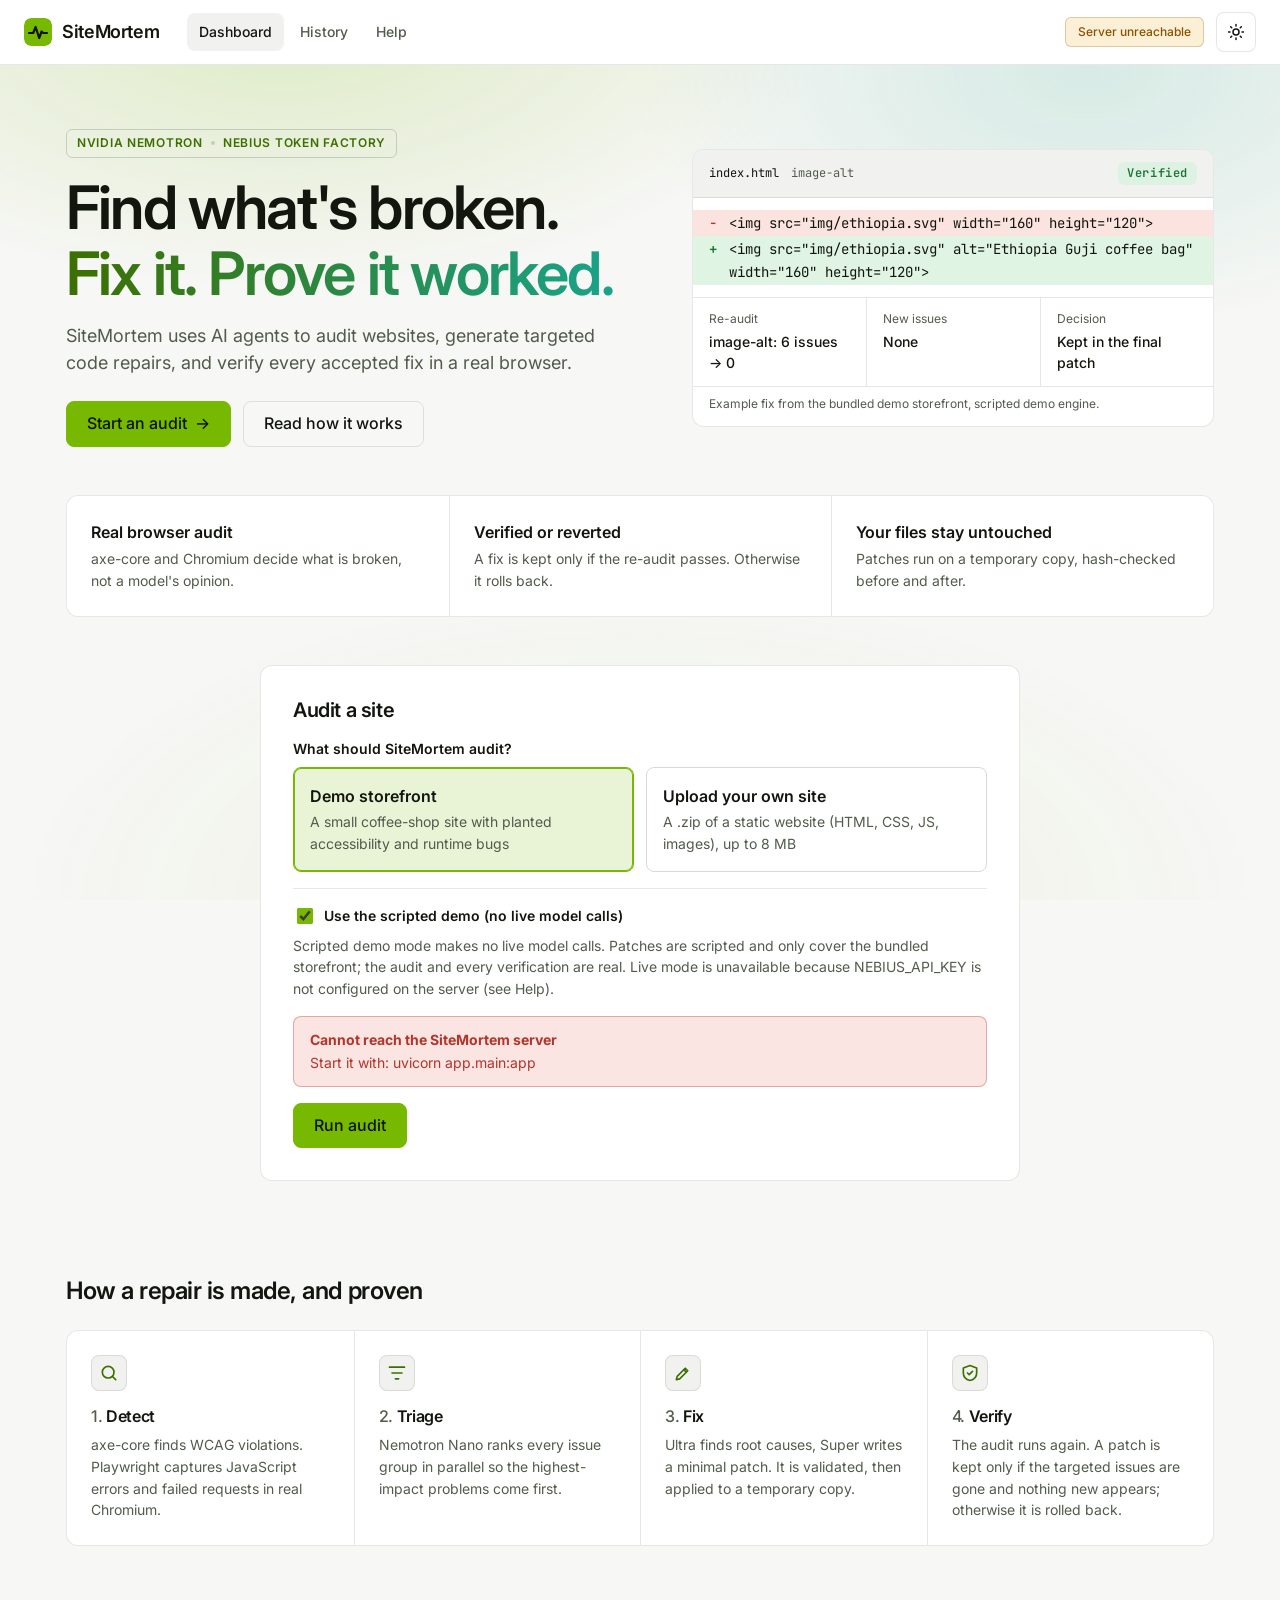
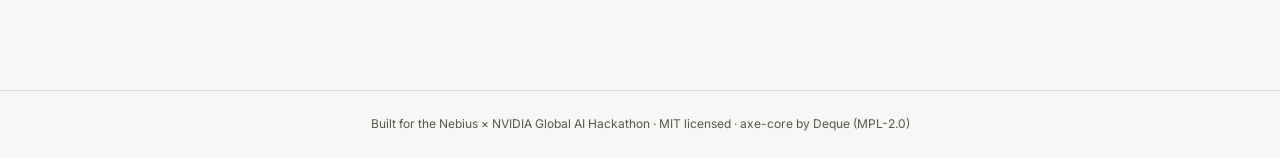
==== static/index.html @ 7828bac2 "Initial public release of SiteMortem AI agent that audits static websites for accessibility and runt" ====
<!doctype html>
<html lang="en">
<head>
  <meta charset="utf-8" />
  <meta name="viewport" content="width=device-width, initial-scale=1" />
  <title>SiteMortem · Find what's broken. Fix it. Prove it worked.</title>
  <meta name="description" content="SiteMortem uses AI agents to audit websites, generate targeted code repairs, and verify every accepted fix in a real browser. NVIDIA Nemotron on Nebius Token Factory." />
  <link rel="preconnect" href="https://fonts.googleapis.com" />
  <link href="https://fonts.googleapis.com/css2?family=Inter:wght@400;500;600;700;800&family=JetBrains+Mono:wght@400;500&display=swap" rel="stylesheet" />
  <link rel="icon" href="data:image/svg+xml,%3Csvg xmlns='http://www.w3.org/2000/svg' viewBox='0 0 28 28'%3E%3Crect width='28' height='28' rx='7' fill='%2376b900'/%3E%3Cpath d='M5 15h4.2l2.4-6 3.6 11 2.4-6.5 1.6 1.5H23' fill='none' stroke='%230d1400' stroke-width='2.2' stroke-linecap='round' stroke-linejoin='round'/%3E%3C/svg%3E" />
  <link rel="stylesheet" href="/static/styles.css?v=finish7" />
</head>
<body>
  <a class="skip" href="#main">Skip to content</a>

  <header class="nav">
    <a class="brand" href="#/" aria-label="SiteMortem home"><svg class="logo" viewBox="0 0 28 28" width="28" height="28" aria-hidden="true" focusable="false"><rect width="28" height="28" rx="7" fill="#76b900"/><path d="M5 15h4.2l2.4-6 3.6 11 2.4-6.5 1.6 1.5H23" fill="none" stroke="#0d1400" stroke-width="2.2" stroke-linecap="round" stroke-linejoin="round"/></svg><span>SiteMortem</span></a>
    <nav aria-label="Primary" class="links">
      <a href="#/" data-route="dashboard">Dashboard</a>
      <a href="#/history" data-route="history">History</a>
      <a href="#/help" data-route="help">Help</a>
    </nav>
    <div class="right">
      <span class="pill" id="modePill">Checking…</span>
      <button class="icon-btn" id="theme" type="button" aria-label="Switch to dark theme" data-tip="Switch to dark theme">
        <svg width="18" height="18" viewBox="0 0 24 24" fill="none" stroke="currentColor" stroke-width="2" stroke-linecap="round" aria-hidden="true"><circle cx="12" cy="12" r="4"/><path d="M12 2v2M12 20v2M4.9 4.9l1.4 1.4M17.7 17.7l1.4 1.4M2 12h2M20 12h2M4.9 19.1l1.4-1.4M17.7 6.3l1.4-1.4"/></svg>
      </button>
    </div>
  </header>

  <main id="main" tabindex="-1">
    <!-- ============================================================ LAUNCH -->
    <section id="view-launch" aria-labelledby="heroTitle">
      <div class="hero">
        <div class="hero-copy">
          <p class="eyebrow"><span>NVIDIA Nemotron</span><i aria-hidden="true"></i><span>Nebius Token Factory</span></p>
          <h1 id="heroTitle">Find what's broken.<br /><span class="grad">Fix it. Prove it worked.</span></h1>
          <p class="sub">SiteMortem uses AI agents to audit websites, generate targeted code repairs, and verify every accepted fix in a real browser.</p>
          <div class="hero-actions">
            <a class="btn primary big" href="#launch" id="cta">Start an audit <span aria-hidden="true">→</span></a>
            <a class="btn big ghost" href="#/help">Read how it works</a>
          </div>
        </div>
        <figure class="preview" aria-labelledby="previewCap">
          <div class="pv-bar"><span class="pv-file">index.html</span><span class="pv-rule">image-alt</span><span class="stat verified">Verified</span></div>
          <pre class="pv-diff" aria-label="Example patch"><span class="pv-l d"><b aria-hidden="true">−</b><span>&lt;img src="img/ethiopia.svg" width="160" height="120"&gt;</span></span><span class="pv-l a"><b aria-hidden="true">+</b><span>&lt;img src="img/ethiopia.svg" alt="Ethiopia Guji coffee bag" width="160" height="120"&gt;</span></span></pre>
          <dl class="pv-checks">
            <div><dt>Re-audit</dt><dd>image-alt: 6 issues → 0</dd></div>
            <div><dt>New issues</dt><dd>None</dd></div>
            <div><dt>Decision</dt><dd>Kept in the final patch</dd></div>
          </dl>
          <figcaption id="previewCap">Example fix from the bundled demo storefront, scripted demo engine.</figcaption>
        </figure>
      </div>

      <ul class="trust" aria-label="Why you can trust a SiteMortem result">
        <li><b>Real browser audit</b><span>axe-core and Chromium decide what is broken, not a model's opinion.</span></li>
        <li><b>Verified or reverted</b><span>A fix is kept only if the re-audit passes. Otherwise it rolls back.</span></li>
        <li><b>Your files stay untouched</b><span>Patches run on a temporary copy, hash-checked before and after.</span></li>
      </ul>

      <form id="form" class="card launch" aria-labelledby="launchTitle" novalidate>
        <h2 id="launchTitle" class="h3">Audit a site</h2>

        <fieldset class="seg">
          <legend>What should SiteMortem audit?</legend>
          <label class="opt on"><input type="radio" name="mode" value="demo" checked /><span class="opt-t">Demo storefront</span><small>A small coffee-shop site with planted accessibility and runtime bugs</small></label>
          <label class="opt"><input type="radio" name="mode" value="upload" /><span class="opt-t">Upload your own site</span><small>A .zip of a static website (HTML, CSS, JS, images), up to 8 MB</small></label>
        </fieldset>

        <div id="uploadBox" hidden>
          <input type="file" id="zip" accept=".zip,application/zip" class="sr-only" aria-label="Site archive (.zip)" aria-describedby="zipStatus" />
          <div class="drop" id="drop">
            <button type="button" class="btn" id="pick">Choose .zip file</button>
            <span class="fine">or drop it here</span>
          </div>
          <div class="file" id="fileRow" hidden>
            <span class="file-ic" aria-hidden="true">▤</span>
            <span class="file-meta"><b id="fileName"></b><small id="fileSize"></small></span>
            <span class="chip" id="zipChip">Ready</span>
            <button type="button" class="btn sm" id="replaceZip">Replace</button>
            <button type="button" class="btn sm ghost" id="clearZip">Clear</button>
          </div>
          <p id="zipStatus" class="fine" role="status">No file selected. <a href="/api/demo-site.zip">Download the demo site as a zip</a> to try the upload path.</p>
        </div>

        <div class="engine">
          <label class="check"><input type="checkbox" id="scripted" checked /> <span>Use the scripted demo (no live model calls)</span></label>
          <p class="fine" id="engineNote" role="status"></p>
        </div>

        <div id="launchError" class="alert" role="alert" hidden></div>

        <div class="actions">
          <button class="btn primary big" id="go" type="submit"><span class="spin" aria-hidden="true" hidden></span><span id="goText">Run audit</span></button>
          <span class="fine" id="goNote"></span>
        </div>
      </form>
      <span id="launch" class="anchor"></span>

      <section class="process" aria-labelledby="processTitle">
        <h2 id="processTitle" class="h3">How a repair is made, and proven</h2>
        <ol class="steps">
          <li class="step"><span class="ic" aria-hidden="true"><svg viewBox="0 0 24 24"><circle cx="11" cy="11" r="7"/><path d="m20 20-3.5-3.5"/></svg></span><h3>Detect</h3><p>axe-core finds WCAG violations. Playwright captures JavaScript errors and failed requests in real Chromium.</p></li>
          <li class="step"><span class="ic" aria-hidden="true"><svg viewBox="0 0 24 24"><path d="M3 5h18M6 12h12M10 19h4"/></svg></span><h3>Triage</h3><p>Nemotron Nano ranks every issue group in parallel so the highest-impact problems come first.</p></li>
          <li class="step"><span class="ic" aria-hidden="true"><svg viewBox="0 0 24 24"><path d="m14.7 6.3 3 3L8 19l-4 1 1-4Z"/><path d="m13 8 3 3"/></svg></span><h3>Fix</h3><p>Ultra finds root causes, Super writes a minimal patch. It is validated, then applied to a temporary copy.</p></li>
          <li class="step"><span class="ic" aria-hidden="true"><svg viewBox="0 0 24 24"><path d="M12 3 4 6v6c0 5 3.5 8 8 9 4.5-1 8-4 8-9V6Z"/><path d="m9 12 2 2 4-4"/></svg></span><h3>Verify</h3><p>The audit runs again. A patch is kept only if the targeted issues are gone and nothing new appears; otherwise it is rolled back.</p></li>
        </ol>
      </section>
    </section>

    <!-- ============================================================ RUN -->
    <section id="view-run" hidden aria-labelledby="runTitle">
      <div class="run-head">
        <div>
          <h1 id="runTitle" class="h2">Audit run</h1>
          <p class="fine" id="runMeta"></p>
        </div>
        <div class="run-actions">
          <span class="chip" id="runStatus">Starting</span>
          <button type="button" class="btn sm" id="stop" hidden>Stop run</button>
          <button type="button" class="btn sm primary" id="again" hidden>Start new audit</button>
        </div>
      </div>

      <div id="banner" class="alert" role="status" hidden></div>

      <section aria-labelledby="metricsTitle">
        <h2 id="metricsTitle" class="sr-only">Summary metrics</h2>
        <div class="metrics" id="metrics"></div>
        <details class="how">
          <summary>How these numbers are calculated</summary>
          <p>Each issue is one unique finding (rule + page + element, or error message) from the browser audit. Every issue is in exactly one category, so
          accessibility + JavaScript + network always equals the total. <b>Resolved</b> is the total before minus the total now, and only drops after a patch is verified by a
          re-audit. <b>Verified patches</b> and <b>rejected patches</b> count patch attempts: verified means the backend re-audit confirmed the targeted issues are gone with nothing new;
          rejected includes rolled-back attempts and attempts that never produced a usable patch.</p>
        </details>
      </section>

      <div class="run-grid">
        <aside class="side" aria-label="Run progress">
          <section class="card pad" aria-labelledby="pipeTitle"><h2 id="pipeTitle" class="sec">Repair pipeline</h2><ol id="timeline" class="timeline"></ol></section>
          <section class="card pad" aria-labelledby="actTitle">
            <h2 id="actTitle" class="sec">Agent activity</h2>
            <ul id="activity" class="activity" tabindex="0" aria-label="Activity log, newest last"></ul>
            <p class="fine" id="actEmpty">Waiting for the first event from the server…</p>
          </section>
          <section class="card pad" id="modelsBox" hidden></section>
          <section class="card pad" id="usage" hidden></section>
        </aside>

        <div class="main-col">
          <div class="tabs" role="tablist" aria-label="Results">
            <button role="tab" id="tab-issues" aria-controls="panel-issues" aria-selected="true">Issues <span class="count" id="cnt-issues">0</span></button>
            <button role="tab" id="tab-patches" aria-controls="panel-patches" aria-selected="false" tabindex="-1">Patches <span class="count" id="cnt-patches">0</span></button>
            <button role="tab" id="tab-summary" aria-controls="panel-summary" aria-selected="false" tabindex="-1">Summary</button>
          </div>

          <div role="tabpanel" id="panel-issues" aria-labelledby="tab-issues">
            <div class="toolbar">
              <div class="field"><label for="q">Search issues</label><input id="q" type="search" placeholder="Title, ID, file, message…" autocomplete="off" /></div>
              <div class="field"><label for="sort">Sort by</label>
                <select id="sort"><option value="severity">Severity</option><option value="status">Status</option><option value="file">File</option></select></div>
            </div>
            <div class="filters" role="group" aria-label="Filter issues" id="filters"></div>
            <p class="fine" id="issueCount" role="status"></p>
            <div id="issueList" class="list"></div>
            <button type="button" class="btn" id="moreIssues" hidden>Show more</button>
          </div>

          <div role="tabpanel" id="panel-patches" aria-labelledby="tab-patches" hidden>
            <div class="toolbar">
              <p class="fine grow" id="patchSummary"></p>
              <button type="button" class="btn sm" id="expandAll">Expand all</button>
              <button type="button" class="btn sm" id="collapseAll">Collapse all</button>
            </div>
            <div id="patchList" class="list"></div>
          </div>

          <div role="tabpanel" id="panel-summary" aria-labelledby="tab-summary" hidden><div id="summary"></div></div>
        </div>
      </div>
    </section>

    <!-- ============================================================ HISTORY -->
    <section id="view-history" hidden aria-labelledby="histTitle">
      <h1 id="histTitle" class="h2">Audit history</h1>
      <p class="sub left">Saved only in this browser. Nothing is sent to a server.</p>
      <div id="historyBody"></div>
    </section>

    <!-- ============================================================ HELP -->
    <section id="view-help" hidden aria-labelledby="helpTitle">
      <h1 id="helpTitle" class="h2">Help</h1>
      <div class="help">
        <section class="card pad"><h2 class="h3">Demo vs live</h2>
          <p><b>Scripted demo</b> makes no model calls. Patches are scripted and only cover the bundled storefront; the audit and every verification are real, and the UI labels it as scripted.</p>
          <p><b>Live</b> calls NVIDIA Nemotron through Nebius Token Factory. It needs <code>NEBIUS_API_KEY</code> in <code>.env</code>. Live never falls back to scripted fixes: if something is misconfigured the run stops and says why. Tavily guidance is optional and reported as skipped if not configured.</p></section>
        <section class="card pad"><h2 class="h3">Reading patch statuses</h2>
          <dl>
            <dt><span class="stat proposed">PROPOSED</span></dt><dd>A patch passed validation and was applied to a temporary copy. It has not been checked yet.</dd>
            <dt><span class="stat verifying">VERIFYING</span></dt><dd>The browser audit is re-running against the patched copy.</dd>
            <dt><span class="stat verified">VERIFIED</span></dt><dd>The re-audit confirmed the targeted issues are gone and no new issues appeared. The patch is kept.</dd>
            <dt><span class="stat rolled">ROLLED BACK</span></dt><dd>The patch applied but the re-audit failed it, so it was reverted. It is not part of the final patch.</dd>
            <dt><span class="stat rejected">REJECTED</span></dt><dd>No usable patch: the model output was invalid, matched nothing, or tried something not allowed. Nothing was applied.</dd>
          </dl></section>
        <section class="card pad"><h2 class="h3">Troubleshooting</h2>
          <ul>
            <li><b>"Live mode needs NEBIUS_API_KEY"</b>: add the key to <code>.env</code> and restart the server.</li>
            <li><b>Model not found / configuration problem</b>: run <code>python scripts/list_models.py</code> and pin the IDs in <code>.env</code>.</li>
            <li><b>Invalid ZIP</b>: use a plain .zip of static files (HTML, CSS, JS, images, fonts). Executables, scripts, symlinks and absolute paths are rejected.</li>
            <li><b>Connection lost</b>: the page resumes the run automatically from the last event it saw; if that fails, start a new audit.</li>
            <li><b>Chromium missing</b>: run <code>playwright install chromium</code>.</li>
          </ul></section>
        <section class="card pad"><h2 class="h3">Limits, stated plainly</h2>
          <ul><li>Automated testing covers only part of WCAG. A clean result is not a compliance certificate.</li>
          <li>Generated alt text, labels and colours need human review before merging.</li>
          <li>Static sites only; up to 6 linked pages; external hosts are blocked during the audit for safety.</li></ul></section>
      </div>
    </section>
  </main>

  <div id="srStatus" class="sr-only" role="status" aria-live="polite"></div>
  <footer>Built for the Nebius × NVIDIA Global AI Hackathon · MIT licensed · axe-core by Deque (MPL-2.0)</footer>
  <script type="module" src="/static/js/main.js"></script>
</body>
</html>
---- static/styles.css ----
/* ---------- design tokens ---------- */
:root {
  --sp-1: 4px; --sp-2: 8px; --sp-3: 12px; --sp-4: 16px; --sp-5: 24px; --sp-6: 32px; --sp-7: 48px;
  --fs-xs: 12px; --fs-sm: 14px; --fs-md: 16px; --fs-lg: 18px; --fs-xl: 24px;
  --r-sm: 8px; --r-md: 12px; --r-lg: 16px;
  --font: Inter, system-ui, -apple-system, "Segoe UI", sans-serif;
  --mono: "JetBrains Mono", ui-monospace, "SFMono-Regular", Consolas, monospace;

  --bg: #f4f6f2; --surface: #ffffff; --surface-2: #eef2ea; --ink: #12160f; --muted: #525b4c; --line: #d9dfd3;
  --accent: #76b900; --accent-ink: #0d1400; --accent-text: #3d6f00; --accent-soft: #e9f3d6;
  --teal: #19a38a;
  --good: #1c7535; --good-soft: #def2e3; --bad: #b3342a; --bad-soft: #fbe5e2; --warn: #885300; --warn-soft: #fbefd5;
  --info: #2250c4; --info-soft: #e3eafb; --focus: #1a56db;
  --add: #dff4e3; --del: #fbe3e0; --shadow: 0 1px 2px rgba(15, 25, 5, .05), 0 8px 24px rgba(15, 25, 5, .05);
  --glow: radial-gradient(60% 40% at 50% 0%, rgba(118, 185, 0, .16), transparent 70%);
}
:root[data-theme="dark"] {
  --bg: #0b0d0c; --surface: #141816; --surface-2: #1b201d; --ink: #eef2ea; --muted: #a4ad9e; --line: #272e29;
  --accent: #76b900; --accent-text: #8fd11f; --accent-soft: #1c2a0c; --teal: #2fc5a8;
  --good: #66cc82; --good-soft: #12301b; --bad: #f58b80; --bad-soft: #3a1b18; --warn: #ecb55d; --warn-soft: #33270f;
  --info: #92b4ff; --info-soft: #172544; --focus: #8db0ff;
  --add: #12301b; --del: #3a1b18; --shadow: none;
  --glow: radial-gradient(60% 40% at 50% 0%, rgba(118, 185, 0, .13), transparent 70%);
}

/* ---------- base ---------- */
* { box-sizing: border-box; }
[hidden] { display: none !important; }
html { scroll-behavior: smooth; }
body { margin: 0; font: var(--fs-md)/1.55 var(--font); background: var(--bg) var(--glow) no-repeat; color: var(--ink); -webkit-font-smoothing: antialiased; min-height: 100vh; display: flex; flex-direction: column; }
main { width: 100%; max-width: 1180px; margin: 0 auto; padding: 0 var(--sp-4) var(--sp-7); flex: 1; }
main:focus { outline: none; }
button, input, select { font: inherit; color: inherit; }
a { color: var(--accent-text); }
code { font-family: var(--mono); font-size: .92em; background: var(--surface-2); padding: 1px 6px; border-radius: 6px; }
h1, h2, h3 { margin: 0; letter-spacing: -.02em; line-height: 1.2; }
.h2 { font-size: var(--fs-xl); } .h3 { font-size: var(--fs-lg); }
.sec { font-size: var(--fs-xs); text-transform: uppercase; letter-spacing: .08em; color: var(--muted); margin: 0 0 var(--sp-3); font-weight: 600; }
.sr-only { position: absolute !important; width: 1px; height: 1px; overflow: hidden; clip: rect(0 0 0 0); white-space: nowrap; }
.skip { position: absolute; left: var(--sp-3); top: -60px; background: var(--accent); color: var(--accent-ink); padding: var(--sp-2) var(--sp-4); border-radius: var(--r-sm); z-index: 20; font-weight: 600; }
.skip:focus { top: var(--sp-3); }
:focus-visible { outline: 3px solid var(--focus); outline-offset: 2px; border-radius: 6px; }
.fine { font-size: var(--fs-sm); color: var(--muted); margin: var(--sp-2) 0 0; }
.grow { flex: 1; margin: 0; }
.anchor { display: block; height: 0; }

/* ---------- nav ---------- */
.nav { display: flex; align-items: center; gap: var(--sp-4); padding: var(--sp-3) var(--sp-5); border-bottom: 1px solid var(--line); background: color-mix(in srgb, var(--surface) 90%, transparent); backdrop-filter: blur(8px); position: sticky; top: 0; z-index: 10; flex-wrap: wrap; }
.brand { font-weight: 600; font-size: var(--fs-lg); letter-spacing: -.02em; color: var(--ink); text-decoration: none; }
.cross { color: var(--accent-text); }
.links { display: flex; gap: var(--sp-1); margin-left: var(--sp-3); }
.links a { color: var(--muted); text-decoration: none; padding: var(--sp-2) var(--sp-3); border-radius: var(--r-sm); font-weight: 600; font-size: var(--fs-sm); }
.links a:hover { background: var(--surface-2); color: var(--ink); }
.links a[aria-current="page"] { color: var(--ink); background: var(--surface-2); }
.right { margin-left: auto; display: flex; align-items: center; gap: var(--sp-3); }
.pill { font-size: var(--fs-xs); padding: 5px 12px; border-radius: 999px; background: var(--accent-soft); color: var(--accent-text); font-weight: 600; white-space: nowrap; }
.pill.demo { background: var(--warn-soft); color: var(--warn); }
.icon-btn { width: 36px; height: 36px; border-radius: var(--r-sm); border: 1px solid var(--line); background: var(--surface); cursor: pointer; display: grid; place-items: center; }
.icon-btn:hover { border-color: var(--accent); }

/* ---------- buttons, chips ---------- */
.btn { font-weight: 600; border-radius: var(--r-md); padding: 10px 16px; border: 1px solid var(--line); background: var(--surface); cursor: pointer; text-decoration: none; color: var(--ink); display: inline-flex; align-items: center; gap: var(--sp-2); transition: border-color .15s, background .15s; line-height: 1.2; }
.btn:hover { border-color: var(--accent); }
.btn.sm { padding: 6px 12px; font-size: var(--fs-sm); border-radius: var(--r-sm); }
.btn.big { padding: 13px 22px; font-size: var(--fs-md); }
.btn.primary { background: var(--accent); border-color: var(--accent); color: var(--accent-ink); }
.btn.primary:hover { filter: brightness(1.06); }
.btn.ghost { background: transparent; }
.btn:disabled, .btn[aria-disabled="true"] { opacity: .55; cursor: not-allowed; filter: none; }
.spin { width: 14px; height: 14px; border: 2px solid currentColor; border-top-color: transparent; border-radius: 50%; animation: spin .8s linear infinite; }
@keyframes spin { to { transform: rotate(360deg); } }
.chip { display: inline-flex; align-items: center; gap: 6px; font-size: var(--fs-xs); font-weight: 600; padding: 3px 10px; border-radius: 999px; background: var(--surface-2); color: var(--muted); white-space: nowrap; }
.chip.ok { background: var(--good-soft); color: var(--good); } .chip.bad { background: var(--bad-soft); color: var(--bad); }
.chip.warn { background: var(--warn-soft); color: var(--warn); } .chip.info { background: var(--info-soft); color: var(--info); }
.chip.work::before { content: ""; width: 8px; height: 8px; border: 2px solid currentColor; border-top-color: transparent; border-radius: 50%; animation: spin .8s linear infinite; }
.card { background: var(--surface); border: 1px solid var(--line); border-radius: var(--r-lg); box-shadow: var(--shadow); }
.pad { padding: var(--sp-4); }
.alert { padding: var(--sp-3) var(--sp-4); border-radius: var(--r-md); background: var(--bad-soft); color: var(--bad); border: 1px solid color-mix(in srgb, var(--bad) 35%, transparent); font-size: var(--fs-sm); }
.alert.info { background: var(--info-soft); color: var(--info); border-color: color-mix(in srgb, var(--info) 35%, transparent); }
.alert.warn { background: var(--warn-soft); color: var(--warn); border-color: color-mix(in srgb, var(--warn) 35%, transparent); }
.alert b { display: block; margin-bottom: 2px; }
.alert .actions { margin-top: var(--sp-2); }

/* ---------- landing ---------- */
.hero { text-align: center; max-width: 760px; margin: var(--sp-6) auto var(--sp-5); }
.eyebrow { display: inline-flex; align-items: center; gap: var(--sp-2); font-size: var(--fs-xs); font-weight: 600; letter-spacing: .05em; text-transform: uppercase; color: var(--accent-text); background: var(--accent-soft); padding: 5px 14px; border-radius: 999px; margin: 0 0 var(--sp-4); }
.eyebrow i { width: 4px; height: 4px; border-radius: 50%; background: currentColor; }
h1 { font-size: clamp(32px, 6vw, 52px); line-height: 1.05; letter-spacing: -.035em; font-weight: 600; }
h1.h2 { font-size: var(--fs-xl); letter-spacing: -.02em; }
.grad { background: linear-gradient(90deg, var(--accent-text), var(--teal)); -webkit-background-clip: text; background-clip: text; color: transparent; }
.sub { color: var(--muted); font-size: var(--fs-lg); margin: var(--sp-4) auto var(--sp-5); max-width: 620px; }
.sub.left { margin-left: 0; }
.launch { max-width: 720px; margin: 0 auto; padding: var(--sp-5); display: grid; gap: var(--sp-4); }
fieldset { border: 0; margin: 0; padding: 0; min-width: 0; }
legend { font-size: var(--fs-sm); font-weight: 600; padding: 0; margin-bottom: var(--sp-2); }
.seg { display: grid; grid-template-columns: 1fr 1fr; gap: var(--sp-3); }
.opt { border: 2px solid var(--line); border-radius: var(--r-md); padding: var(--sp-3) var(--sp-4); cursor: pointer; display: grid; gap: 2px; align-content: start; }
.opt:hover { border-color: color-mix(in srgb, var(--accent) 60%, var(--line)); }
.opt input { position: absolute; opacity: 0; pointer-events: none; }
.opt:has(input:focus-visible) { outline: 3px solid var(--focus); outline-offset: 2px; }
.opt.on { border-color: var(--accent); background: var(--accent-soft); }
.opt-t { font-weight: 600; }
.opt small { color: var(--muted); font-size: var(--fs-sm); }
.drop { border: 2px dashed var(--line); border-radius: var(--r-md); padding: var(--sp-5); display: flex; align-items: center; justify-content: center; gap: var(--sp-3); flex-wrap: wrap; }
.drop.over { border-color: var(--accent); background: var(--accent-soft); }
.file { display: flex; align-items: center; gap: var(--sp-3); border: 1px solid var(--line); border-radius: var(--r-md); padding: var(--sp-3); flex-wrap: wrap; }
.file-ic { font-size: 22px; color: var(--muted); }
.file-meta { display: grid; min-width: 0; flex: 1; }
.file-meta b { overflow-wrap: anywhere; } .file-meta small { color: var(--muted); }
.engine { border-top: 1px solid var(--line); padding-top: var(--sp-4); }
.check { display: flex; gap: var(--sp-2); align-items: flex-start; font-weight: 600; font-size: var(--fs-sm); cursor: pointer; }
.check input { margin-top: 3px; width: 16px; height: 16px; accent-color: var(--accent); }
.actions { display: flex; align-items: center; gap: var(--sp-3); flex-wrap: wrap; }
.process { max-width: 980px; margin: var(--sp-7) auto 0; }
.process .h3 { text-align: center; margin-bottom: var(--sp-4); }
.steps { list-style: none; padding: 0; margin: 0; display: grid; grid-template-columns: repeat(4, 1fr); gap: var(--sp-3); counter-reset: s; }
.step { background: var(--surface); border: 1px solid var(--line); border-radius: var(--r-lg); padding: var(--sp-4); }
.step h3 { font-size: var(--fs-md); margin: var(--sp-3) 0 var(--sp-1); }
.step h3::before { counter-increment: s; content: counter(s) ". "; color: var(--accent-text); }
.step p { margin: 0; color: var(--muted); font-size: var(--fs-sm); }
.ic { width: 36px; height: 36px; border-radius: var(--r-sm); background: var(--accent-soft); display: grid; place-items: center; }
.ic svg { width: 20px; height: 20px; fill: none; stroke: var(--accent-text); stroke-width: 2; stroke-linecap: round; stroke-linejoin: round; }

/* ---------- run view ---------- */
.run-head { display: flex; justify-content: space-between; align-items: flex-start; gap: var(--sp-4); margin: var(--sp-5) 0 var(--sp-4); flex-wrap: wrap; }
.run-actions { display: flex; gap: var(--sp-2); align-items: center; flex-wrap: wrap; }
#banner { margin-bottom: var(--sp-4); }
.metrics { display: grid; grid-template-columns: repeat(4, 1fr); gap: var(--sp-3); }
.metric { background: var(--surface); border: 1px solid var(--line); border-radius: var(--r-md); padding: var(--sp-3) var(--sp-4); }
.metric small { display: block; color: var(--muted); font-size: var(--fs-xs); text-transform: uppercase; letter-spacing: .06em; font-weight: 600; }
.metric .nums { display: flex; align-items: baseline; gap: var(--sp-2); font-weight: 600; letter-spacing: -.03em; margin-top: 2px; }
.metric .now { font-size: 30px; line-height: 1.1; } .metric .was { font-size: var(--fs-sm); color: var(--muted); font-weight: 600; letter-spacing: 0; }
.metric .now.zero, .metric.good .now { color: var(--good); } .metric.bad .now { color: var(--bad); }
.how { margin-top: var(--sp-3); font-size: var(--fs-sm); color: var(--muted); }
.how summary { cursor: pointer; font-weight: 600; width: fit-content; }
.how p { max-width: 80ch; margin: var(--sp-2) 0 0; }
.run-grid { display: grid; grid-template-columns: 300px minmax(0, 1fr); gap: var(--sp-5); margin-top: var(--sp-5); align-items: start; }
.main-col, .side { min-width: 0; }
.side { position: sticky; top: 72px; display: grid; gap: var(--sp-3); max-height: calc(100vh - 88px); overflow: auto; }
.timeline { list-style: none; padding: 0; margin: 0; display: grid; gap: var(--sp-3); }
.timeline li { display: grid; grid-template-columns: 22px 1fr; gap: var(--sp-2); font-size: var(--fs-sm); }
.timeline .st { width: 20px; height: 20px; border-radius: 50%; display: grid; place-items: center; font-size: 12px; font-weight: 600; border: 2px solid var(--line); color: var(--muted); }
.timeline li[data-s="running"] .st { border-color: var(--info); color: var(--info); border-top-color: transparent; animation: spin .9s linear infinite; }
.timeline li[data-s="completed"] .st { background: var(--good); border-color: var(--good); color: var(--surface); }
.timeline li[data-s="failed"] .st { background: var(--bad); border-color: var(--bad); color: var(--surface); }
.timeline li[data-s="skipped"] .st { border-style: dashed; }
.timeline .tl-d { color: var(--muted); font-size: var(--fs-xs); display: block; }
.timeline li[data-s="pending"] .tl-n { color: var(--muted); }
.activity { list-style: none; margin: 0; padding: 0; max-height: 320px; overflow: auto; display: grid; gap: var(--sp-2); font-size: var(--fs-sm); }
.activity li { display: grid; grid-template-columns: 16px 1fr; gap: var(--sp-2); }
.activity .a-i { font-weight: 600; text-align: center; }
.activity [data-s="done"] .a-i { color: var(--good); } .activity [data-s="fail"] .a-i { color: var(--bad); }
.activity [data-s="warn"] .a-i { color: var(--warn); } .activity [data-s="running"] .a-i { color: var(--info); } .activity [data-s="skip"] .a-i { color: var(--muted); }
.activity time { color: var(--muted); font-family: var(--mono); font-size: var(--fs-xs); margin-right: var(--sp-1); }
.activity details { margin-top: 2px; } .activity summary { cursor: pointer; color: var(--muted); font-size: var(--fs-xs); }
.activity pre { margin: var(--sp-1) 0 0; white-space: pre-wrap; font: var(--fs-xs)/1.4 var(--mono); color: var(--muted); overflow-wrap: anywhere; }
.mono { font-family: var(--mono); font-size: var(--fs-xs); color: var(--muted); overflow-wrap: anywhere; }
.usage table { width: 100%; font-size: var(--fs-xs); border-collapse: collapse; }
.usage th, .usage td { padding: 3px 0; text-align: left; } .usage th { color: var(--muted); }

.tabs { display: flex; gap: var(--sp-1); border-bottom: 1px solid var(--line); margin-bottom: var(--sp-4); overflow-x: auto; }
.tabs [role="tab"] { background: none; border: 0; border-bottom: 3px solid transparent; padding: var(--sp-3) var(--sp-4); font-weight: 600; cursor: pointer; color: var(--muted); white-space: nowrap; }
.tabs [role="tab"][aria-selected="true"] { color: var(--ink); border-bottom-color: var(--accent); }
.count { background: var(--surface-2); border-radius: 999px; padding: 1px 8px; font-size: var(--fs-xs); margin-left: 4px; }
.toolbar { display: flex; gap: var(--sp-3); align-items: flex-end; flex-wrap: wrap; margin-bottom: var(--sp-3); }
.field { display: grid; gap: 4px; flex: 1; min-width: 160px; }
.field label { font-size: var(--fs-xs); font-weight: 600; color: var(--muted); text-transform: uppercase; letter-spacing: .05em; }
input[type="search"], select { background: var(--surface); border: 1px solid var(--line); border-radius: var(--r-sm); padding: 9px 12px; width: 100%; }
.filters { display: flex; gap: var(--sp-2); flex-wrap: wrap; margin-bottom: var(--sp-2); }
.f { border: 1px solid var(--line); background: var(--surface); border-radius: 999px; padding: 5px 12px; font-size: var(--fs-sm); font-weight: 600; cursor: pointer; }
.f[aria-pressed="true"] { background: var(--accent-soft); border-color: var(--accent); color: var(--accent-text); }
.f .n { color: var(--muted); font-weight: 500; margin-left: 4px; }
.list { display: grid; gap: var(--sp-2); margin: var(--sp-3) 0; }
.empty { text-align: center; padding: var(--sp-6) var(--sp-4); color: var(--muted); border: 1px dashed var(--line); border-radius: var(--r-md); }

.issue, .patch { background: var(--surface); border: 1px solid var(--line); border-radius: var(--r-md); }
.issue > summary, .patch > summary { list-style: none; cursor: pointer; padding: var(--sp-3) var(--sp-4); display: grid; gap: var(--sp-1); }
.issue > summary::-webkit-details-marker, .patch > summary::-webkit-details-marker { display: none; }
.row1 { display: flex; gap: var(--sp-2); align-items: center; flex-wrap: wrap; }
.row1 .t { font-weight: 600; flex: 1; min-width: 200px; overflow-wrap: anywhere; }
.sev { font-size: var(--fs-xs); font-weight: 600; text-transform: uppercase; letter-spacing: .04em; padding: 2px 8px; border-radius: 6px; }
.sev.critical { background: var(--bad); color: var(--surface); } .sev.serious { background: var(--bad-soft); color: var(--bad); }
.sev.moderate { background: var(--warn-soft); color: var(--warn); } .sev.minor { background: var(--surface-2); color: var(--muted); }
.where { font-family: var(--mono); font-size: var(--fs-xs); color: var(--muted); overflow-wrap: anywhere; }
.body { padding: 0 var(--sp-4) var(--sp-4); display: grid; gap: var(--sp-3); font-size: var(--fs-sm); }
.body dl { display: grid; grid-template-columns: max-content 1fr; gap: var(--sp-1) var(--sp-3); margin: 0; }
.body dt { color: var(--muted); } .body dd { margin: 0; overflow-wrap: anywhere; }
pre.code { margin: 0; padding: var(--sp-3); background: var(--surface-2); border-radius: var(--r-sm); font: var(--fs-xs)/1.5 var(--mono); overflow: auto; max-height: 200px; white-space: pre-wrap; overflow-wrap: anywhere; }

.stat { font-size: var(--fs-xs); font-weight: 600; letter-spacing: .05em; padding: 3px 9px; border-radius: 6px; white-space: nowrap; }
.stat.proposed { background: var(--info-soft); color: var(--info); } .stat.verifying { background: var(--warn-soft); color: var(--warn); }
.stat.verified { background: var(--good-soft); color: var(--good); } .stat.rolled { background: var(--warn-soft); color: var(--warn); }
.stat.rejected { background: var(--bad-soft); color: var(--bad); }
.diffs { display: grid; gap: var(--sp-2); }
.dfile { border: 1px solid var(--line); border-radius: var(--r-sm); overflow: hidden; }
.dfile > summary { cursor: pointer; padding: var(--sp-2) var(--sp-3); background: var(--surface-2); font: var(--fs-xs) var(--mono); display: flex; gap: var(--sp-3); flex-wrap: wrap; }
.adds { color: var(--good); font-weight: 600; } .dels { color: var(--bad); font-weight: 600; }
.dscroll { overflow: auto; max-height: 360px; }
table.dl { border-collapse: collapse; width: max-content; min-width: 100%; font: var(--fs-xs)/1.5 var(--mono); }
table.dl td { padding: 0 var(--sp-2); white-space: pre; vertical-align: top; }
table.dl td.n { color: var(--muted); text-align: right; user-select: none; width: 1%; min-width: 36px; }
tr.a td { background: var(--add); } tr.d td { background: var(--del); } tr.h td { color: var(--muted); background: var(--surface-2); }
tr.a td.s::before { content: "+ "; color: var(--good); } tr.d td.s::before { content: "- "; color: var(--bad); }
.ev { width: 100%; border-collapse: collapse; font-size: var(--fs-sm); }
.ev th, .ev td { text-align: left; padding: var(--sp-2) var(--sp-2) var(--sp-2) 0; border-top: 1px solid var(--line); vertical-align: top; }
.ev th { color: var(--muted); font-weight: 600; width: 34%; }
.edit { display: grid; gap: var(--sp-1); }
.edit pre { margin: 0; padding: var(--sp-2) var(--sp-3); border-radius: var(--r-sm); font: var(--fs-xs)/1.5 var(--mono); white-space: pre-wrap; overflow-wrap: anywhere; max-height: 160px; overflow: auto; }
.edit .s { background: var(--del); } .edit .r { background: var(--add); }

.sum-grid { display: grid; grid-template-columns: repeat(2, 1fr); gap: var(--sp-3); }
.chart { padding: var(--sp-4); } .chart h3 { font-size: var(--fs-md); margin-bottom: var(--sp-1); }
.chart .brow { display: grid; grid-template-columns: 84px 1fr 56px; gap: var(--sp-2); align-items: center; font-size: var(--fs-xs); color: var(--muted); margin: 5px 0; }
.chart .bar { height: 10px; border-radius: 99px; background: var(--surface-2); overflow: hidden; }
.chart .bar b { display: block; height: 100%; border-radius: 99px; background: var(--bad); }
.chart .bar.after b { background: var(--good); } .chart .bar.neutral b { background: var(--info); }
.stack { display: flex; height: 14px; border-radius: 99px; overflow: hidden; background: var(--surface-2); margin: var(--sp-3) 0; }
.stack i { display: block; height: 100%; } .stack .v { background: var(--good); } .stack .rb { background: var(--warn); } .stack .rj { background: var(--bad); }
.legend { display: flex; gap: var(--sp-3); flex-wrap: wrap; font-size: var(--fs-xs); color: var(--muted); }
.legend i { display: inline-block; width: 10px; height: 10px; border-radius: 3px; margin-right: 4px; vertical-align: -1px; }
pre.pr { margin: var(--sp-2) 0 0; padding: var(--sp-4); border-radius: var(--r-md); background: var(--surface-2); white-space: pre-wrap; font-size: var(--fs-sm); max-height: 380px; overflow: auto; overflow-wrap: anywhere; }
.limits { margin-top: var(--sp-4); padding: var(--sp-3) var(--sp-4); border-radius: var(--r-md); background: var(--warn-soft); color: var(--ink); font-size: var(--fs-sm); }
.limits ul { margin: var(--sp-2) 0 0; padding-left: 18px; }
.toast { font-size: var(--fs-sm); color: var(--good); font-weight: 600; }
table.hist { width: 100%; border-collapse: collapse; font-size: var(--fs-sm); }
table.hist th, table.hist td { text-align: left; padding: var(--sp-2); border-top: 1px solid var(--line); }
table.hist th { color: var(--muted); font-size: var(--fs-xs); text-transform: uppercase; letter-spacing: .05em; border-top: 0; }
.help { display: grid; gap: var(--sp-3); max-width: 860px; margin-top: var(--sp-4); }
.help p, .help li, .help dd { color: var(--muted); font-size: var(--fs-sm); } .help dt { margin-top: var(--sp-3); } .help dd { margin: var(--sp-1) 0 0; }
.help .h3 { margin-bottom: var(--sp-2); }
footer { text-align: center; color: var(--muted); font-size: var(--fs-xs); padding: var(--sp-5) var(--sp-4); }

/* ---------- responsive ---------- */
@media (max-width: 960px) {
  .run-grid { grid-template-columns: minmax(0, 1fr); }
  .side { position: static; max-height: none; }
  .metrics { grid-template-columns: repeat(2, 1fr); }
  .steps { grid-template-columns: repeat(2, 1fr); }
}
@media (max-width: 640px) {
  .nav { padding: var(--sp-2) var(--sp-3); gap: var(--sp-2); }
  .links { order: 3; width: 100%; margin: 0; }
  .links a { flex: 1; text-align: center; }
  .pill { font-size: 12px; padding: 4px 8px; }
  .hero { margin-top: var(--sp-5); }
  .sub { font-size: var(--fs-md); }
  .seg, .sum-grid, .steps { grid-template-columns: 1fr; }
  .launch { padding: var(--sp-4); }
  .metric .now { font-size: 26px; }
  .body dl { grid-template-columns: 1fr; }
  .chart .brow { grid-template-columns: 70px 1fr 48px; }
  .ev th { width: 40%; }
}
@media (max-width: 380px) { .metrics { grid-template-columns: 1fr; } }
@media (prefers-reduced-motion: reduce) {
  *, *::before, *::after { animation-duration: .001ms !important; animation-iteration-count: 1 !important; transition-duration: .001ms !important; scroll-behavior: auto !important; }
}

/* =====================================================================================
   Finish layer (VectorLab UX skills, profile in .ux-profile.md: "Linear" dev-tool archetype)
   - Depth: 1px subtle borders first; light shadows < 0.08 alpha; dark mode uses a top inset highlight.
   - One accent hue (NVIDIA green) for actions, focus, active states. Neutrals everywhere else.
   - No blobs, glows, glass, gradient borders or multi-hue buttons. Gradient text only in the marketing hero.
   - Motion: transform/opacity only, 100/150/200/300ms tokens, ease-out in. Reduced motion = instant.
   ===================================================================================== */
:root {
  --bg: #f7f7f5; --surface: #ffffff; --surface-2: #f1f2ef; --line: color-mix(in srgb, #12160f 10%, transparent);
  --line-strong: color-mix(in srgb, #12160f 16%, transparent);
  --accent-hover: #6aa600;
  --shadow: 0 1px 2px rgba(15, 20, 10, .04);
  --shadow-l2: 0 4px 12px rgba(15, 20, 10, .06);
  --edge: none;
  --glow: none;
  --r-ui: 8px; --r-panel: 12px;
  --t-fast: 150ms; --t-mid: 200ms; --t-slow: 300ms; --ease-out: cubic-bezier(.2, .8, .2, 1);
}
:root[data-theme="dark"] {
  --bg: #0b0c0b; --surface: #131514; --surface-2: #1a1d1b; --line: color-mix(in srgb, #eef2ea 11%, transparent);
  --line-strong: color-mix(in srgb, #eef2ea 18%, transparent);
  --accent-hover: #86cc0d;
  --shadow: none; --shadow-l2: 0 8px 24px rgba(0, 0, 0, .4);
  --edge: inset 0 1px 0 rgba(255, 255, 255, .05);
  --glow: none;
}
body { background: var(--bg); }
::selection { background: color-mix(in srgb, var(--accent) 30%, transparent); }

/* surfaces */
.card, .metric, .launch, .preview, .trust, .steps { background: var(--surface); border: 1px solid var(--line); box-shadow: var(--shadow), var(--edge); }
.card { border-radius: var(--r-panel); }

/* nav: opaque L1 chrome */
.nav { background: var(--surface); backdrop-filter: none; box-shadow: none; padding: var(--sp-3) var(--sp-5); }
.brand { display: inline-flex; align-items: center; gap: 6px; font-weight: 600; }
.cross { font-size: 20px; }
.links a { font-weight: 500; transition: background var(--t-fast), color var(--t-fast); }
.links a[aria-current="page"] { background: var(--surface-2); color: var(--ink); }
.pill { border-radius: 6px; border: 1px solid color-mix(in srgb, currentColor 25%, transparent); font-weight: 500; }
.icon-btn { width: 40px; height: 40px; border-radius: var(--r-ui); position: relative; transition: border-color var(--t-fast), background var(--t-fast); }
.icon-btn:hover { border-color: var(--line-strong); background: var(--surface-2); }

/* tooltip (icon buttons): shown on hover and keyboard focus */
[data-tip]::after { content: attr(data-tip); position: absolute; top: calc(100% + 8px); right: 0; z-index: 100; white-space: nowrap; pointer-events: none;
  font: 500 var(--fs-xs)/1.4 var(--font); color: var(--ink); background: var(--surface); border: 1px solid var(--line-strong); border-radius: 6px;
  padding: 4px 8px; box-shadow: var(--shadow-l2); opacity: 0; transform: translateY(-2px); transition: opacity var(--t-fast) ease-out, transform var(--t-fast) ease-out; }
[data-tip]:focus-visible::after { opacity: 1; transform: none; }
@media (hover: hover) { [data-tip]:hover::after { opacity: 1; transform: none; } }

/* buttons: solid single hue */
.btn { border-radius: var(--r-ui); font-weight: 500; box-shadow: none; transition: background var(--t-fast), border-color var(--t-fast), color var(--t-fast); }
.btn:hover { border-color: var(--line-strong); background: var(--surface-2); }
.btn.primary { background: var(--accent); border-color: var(--accent); color: var(--accent-ink); box-shadow: none; }
.btn.primary:hover { background: var(--accent-hover); border-color: var(--accent-hover); filter: none; }
.btn.ghost { background: transparent; }
.btn.ghost:hover { background: var(--surface-2); }
.btn.big { padding: 12px 20px; font-size: var(--fs-md); border-radius: var(--r-ui); }
.btn.sm { padding: 6px 12px; }
.chip, .stat, .sev, .count { border-radius: 6px; font-weight: 500; }
.stat, .sev { font-weight: 600; }

/* ---------- landing (marketing route: nav → hero → proof → form → how it works → footer) ---------- */
.hero { display: grid; grid-template-columns: minmax(0, 1.05fr) minmax(0, .95fr); gap: var(--sp-7); align-items: center; text-align: left; max-width: none; margin: 64px 0 var(--sp-7); }
.hero-copy { min-width: 0; }
.eyebrow { border-radius: 6px; background: transparent; border: 1px solid var(--line-strong); color: var(--accent-text); font-weight: 600; letter-spacing: .06em; padding: 4px 10px; box-shadow: none; }
.eyebrow i { background: var(--line-strong); }
h1 { font-size: clamp(36px, 5.2vw, 60px); font-weight: 600; line-height: 1.1; letter-spacing: -.03em; }
h1.h2 { font-size: var(--fs-xl); letter-spacing: -.02em; line-height: 1.2; }
.grad { background: linear-gradient(90deg, var(--accent-text), var(--teal)); -webkit-background-clip: text; background-clip: text; color: transparent; }
.sub { margin: var(--sp-4) 0 var(--sp-5); max-width: 52ch; font-size: 18px; line-height: 1.55; }
.hero-actions { display: flex; gap: var(--sp-3); flex-wrap: wrap; }

.preview { margin: 0; border-radius: var(--r-panel); overflow: hidden; min-width: 0; }
.pv-bar { display: flex; align-items: center; gap: var(--sp-3); padding: var(--sp-3) var(--sp-4); border-bottom: 1px solid var(--line); background: var(--surface-2); font: var(--fs-xs)/1.4 var(--mono); color: var(--muted); }
.pv-file { color: var(--ink); }
.pv-rule { flex: 1; }
.pv-diff { margin: 0; padding: var(--sp-3) 0; font: var(--fs-sm)/1.6 var(--mono); }
.pv-l { display: grid; grid-template-columns: 20px minmax(0, 1fr); padding: 2px var(--sp-4); white-space: pre-wrap; overflow-wrap: anywhere; }
.pv-l b { display: inline-block; width: 20px; font-weight: 500; }
.pv-l.d { background: var(--del); } .pv-l.d b { color: var(--bad); }
.pv-l.a { background: var(--add); } .pv-l.a b { color: var(--good); }
.pv-checks { display: grid; grid-template-columns: repeat(3, minmax(0, 1fr)); margin: 0; border-top: 1px solid var(--line); }
.pv-checks div { padding: var(--sp-3) var(--sp-4); min-width: 0; }
.pv-checks div + div { border-left: 1px solid var(--line); }
.pv-checks dt { font-size: var(--fs-xs); color: var(--muted); }
.pv-checks dd { margin: 2px 0 0; font-size: var(--fs-sm); font-weight: 500; }
.preview figcaption { padding: var(--sp-2) var(--sp-4) var(--sp-3); font-size: var(--fs-xs); color: var(--muted); border-top: 1px solid var(--line); }

.trust { list-style: none; margin: 0 0 var(--sp-7); padding: 0; display: grid; grid-template-columns: repeat(3, 1fr); border-radius: var(--r-panel); max-width: none; text-align: left; }
.trust li { display: grid; gap: 4px; padding: var(--sp-5); font-size: var(--fs-sm); color: var(--muted); border: 0; background: none; backdrop-filter: none; border-radius: 0; grid-template-columns: none; }
.trust li + li { border-left: 1px solid var(--line); }
.trust li::before { content: none; }
.trust b { color: var(--ink); font-size: var(--fs-md); font-weight: 600; }

.launch { max-width: 760px; border-radius: var(--r-panel); padding: var(--sp-6); scroll-margin-top: 88px; }
.launch .h3 { font-size: 20px; font-weight: 600; }
.opt { border: 1px solid var(--line-strong); border-radius: var(--r-ui); padding: var(--sp-4); transition: border-color var(--t-fast), background var(--t-fast); }
.opt:hover { border-color: color-mix(in srgb, var(--accent) 55%, var(--line)); }
.opt.on { border-color: var(--accent); background: var(--accent-soft); box-shadow: inset 0 0 0 1px var(--accent); }
.opt-t { font-weight: 600; }
.drop { border: 1px dashed var(--line-strong); border-radius: var(--r-ui); }
.file { border-radius: var(--r-ui); border-color: var(--line); }

.process { max-width: none; margin-top: 96px; }
.process .h3 { text-align: left; font-size: 24px; font-weight: 600; margin-bottom: var(--sp-5); }
.steps { gap: 0; border-radius: var(--r-panel); overflow: hidden; }
.step { border: 0; border-radius: 0; background: none; padding: var(--sp-5); box-shadow: none; }
.step + .step { border-left: 1px solid var(--line); }
.step h3 { font-size: var(--fs-md); font-weight: 600; margin: var(--sp-4) 0 var(--sp-2); }
.step h3::before { color: var(--muted); font-weight: 500; }
.ic { border-radius: var(--r-ui); background: var(--surface-2); border: 1px solid var(--line); box-shadow: none; }
.ic svg { stroke: var(--accent-text); }

/* ---------- run view ---------- */
.run-head { margin: var(--sp-6) 0 var(--sp-5); padding-bottom: var(--sp-4); border-bottom: 1px solid var(--line); }
.metrics { gap: var(--sp-3); }
.metric { position: relative; overflow: hidden; border-radius: var(--r-panel); padding: var(--sp-4); animation: rise var(--t-mid) var(--ease-out) both; }
.metric::before { content: ""; position: absolute; inset: 0 0 auto 0; height: 2px; background: transparent; }
.metric.good::before { background: var(--good); } .metric.bad::before { background: var(--bad); }
.metric small { font-weight: 500; letter-spacing: .04em; }
.metric .nums { font-weight: 600; letter-spacing: -.02em; }
.metric .now { font-size: 32px; font-variant-numeric: tabular-nums; }
.metrics .metric:nth-child(2) { animation-delay: 25ms; } .metrics .metric:nth-child(3) { animation-delay: 50ms; } .metrics .metric:nth-child(4) { animation-delay: 75ms; }
.metrics .metric:nth-child(5) { animation-delay: 100ms; } .metrics .metric:nth-child(6) { animation-delay: 125ms; } .metrics .metric:nth-child(7) { animation-delay: 150ms; }
@keyframes rise { from { transform: translateY(6px); } to { transform: none; } }
.side .card { border-radius: var(--r-panel); }
.sec { font-weight: 600; }

.timeline { gap: 0; }
.timeline li { position: relative; padding-bottom: var(--sp-4); }
.timeline li:not(:last-child)::after { content: ""; position: absolute; left: 9px; top: 24px; bottom: 4px; width: 2px; border-radius: 2px; background: var(--line); }
.timeline li[data-s="completed"]:not(:last-child)::after { background: color-mix(in srgb, var(--good) 45%, var(--line)); }
.timeline .tl-n { font-weight: 500; }

.tabs [role="tab"] { font-weight: 500; transition: color var(--t-fast); border-bottom-width: 2px; }
.tabs [role="tab"]:hover { color: var(--ink); }
.tabs [role="tab"][aria-selected="true"] { font-weight: 600; }
.f { border-color: var(--line-strong); font-weight: 500; transition: background var(--t-fast), border-color var(--t-fast); }
.f:hover { border-color: var(--accent); }
input[type="search"], select { border-color: var(--line-strong); border-radius: var(--r-ui); min-height: 40px; }

/* lists are one L1 frame with hairline rows and a resting affordance (chevron) */
.list { gap: 0; border: 1px solid var(--line); border-radius: var(--r-panel); background: var(--surface); overflow: hidden; box-shadow: var(--shadow), var(--edge); }
.list > .issue, .list > .patch { border: 0; border-radius: 0; background: none; }
.list > * + * { border-top: 1px solid var(--line) !important; }
.issue > summary, .patch > summary { position: relative; padding-right: 44px; transition: background var(--t-fast); }
.issue > summary::after, .patch > summary::after { content: ""; position: absolute; right: 18px; top: 22px; width: 8px; height: 8px; border-right: 2px solid var(--muted); border-bottom: 2px solid var(--muted); transform: rotate(-45deg); transition: transform var(--t-fast) ease-out; }
.issue[open] > summary::after, .patch[open] > summary::after { transform: rotate(45deg); }
.issue > summary:hover, .patch > summary:hover { background: var(--surface-2); }
.row1 .t { font-weight: 600; }
.list > .empty { border: 0; border-radius: 0; }

/* empty states: header + one sentence + action */
.empty { display: grid; justify-items: center; gap: var(--sp-2); padding: var(--sp-7) var(--sp-4); border: 1px dashed var(--line-strong); border-radius: var(--r-panel); background: transparent; color: var(--muted); }
.empty b { color: var(--ink); font-size: var(--fs-md); font-weight: 600; }
.empty .btn { margin-top: var(--sp-2); }

/* loading skeleton (> 1s content loads) */
.skel { display: grid; }
.skel-row { display: grid; gap: var(--sp-2); padding: var(--sp-4); }
.skel-row + .skel-row { border-top: 1px solid var(--line); }
.skel-row i { display: block; height: 12px; border-radius: 4px; background: var(--surface-2); animation: skel var(--t-slow) ease-in-out infinite alternate; }
.skel-row i:first-child { width: 55%; height: 14px; } .skel-row i:last-child { width: 30%; }
@keyframes skel { from { opacity: 1; } to { opacity: .55; } }   /* functional loop: signals ongoing work */

.chart .bar b, .stack i { transform-origin: left; animation: grow var(--t-slow) var(--ease-out) both; }
@keyframes grow { from { transform: scaleX(.02); } to { transform: none; } }
pre.pr { border: 1px solid var(--line); border-radius: var(--r-ui); }
.alert { border-radius: var(--r-ui); }
.limits { border-radius: var(--r-ui); border: 1px solid color-mix(in srgb, var(--warn) 30%, transparent); }
footer { border-top: 1px solid var(--line); margin-top: 96px; padding: var(--sp-5) var(--sp-4); }

/* larger targets on touch screens */
@media (pointer: coarse) {
  .btn, .f, .links a, .tabs [role="tab"], input[type="search"], select { min-height: 44px; }
  .icon-btn { width: 44px; height: 44px; }
}
@media (max-width: 960px) {
  .hero { grid-template-columns: minmax(0, 1fr); gap: var(--sp-6); margin-top: var(--sp-6); }
  .steps { grid-template-columns: repeat(2, 1fr); }
  .step:nth-child(3) { border-left: 0; } .step:nth-child(n+3) { border-top: 1px solid var(--line); }
}
@media (max-width: 640px) {
  .pill { font-size: 12px; }
  .trust { grid-template-columns: 1fr; }
  .trust li + li { border-left: 0; border-top: 1px solid var(--line); }
  .steps { grid-template-columns: 1fr; }
  .step + .step { border-left: 0; border-top: 1px solid var(--line); }
  .pv-checks { grid-template-columns: 1fr; }
  .pv-checks div + div { border-left: 0; border-top: 1px solid var(--line); }
  .launch { padding: var(--sp-4); }
  .sub { font-size: var(--fs-md); }
  .process { margin-top: var(--sp-7); }
}
@media (prefers-reduced-motion: reduce) {
  .metric, .skel-row i, .chart .bar b, .stack i { animation: none !important; }
  [data-tip]::after { transform: none; }
}

/* summary charts */
.sum-grid { align-items: start; }
.chart .legend { margin: var(--sp-3) 0 var(--sp-2); }
.pair { display: grid; grid-template-columns: 80px minmax(0, 1fr) 64px; gap: var(--sp-3); align-items: center; padding: var(--sp-2) 0; font-size: var(--fs-sm); }
.pair + .pair { border-top: 1px solid var(--line); }
.pl { color: var(--muted); text-transform: capitalize; }
.pb { display: grid; gap: 4px; }
.pv { text-align: right; font-variant-numeric: tabular-nums; font-weight: 500; }
.chart .bar.neutral b { background: color-mix(in srgb, var(--muted) 70%, transparent); }
.chart .brow { font-size: var(--fs-xs); }
/* metrics: 4 + 3 grid, no empty slot */
@media (min-width: 961px) {
  .metrics { grid-template-columns: repeat(12, minmax(0, 1fr)); }
  .metrics .metric { grid-column: span 3; }
  .metrics .metric:nth-child(n+5) { grid-column: span 4; }
}

/* Fading green background (requested by the owner; documented exception in .ux-profile.md).
   One static, fixed full-window layer of soft radial gradients: no edges, no animation, content stays on solid surfaces. */
body::before { content: ""; position: fixed; inset: 0; z-index: -1; pointer-events: none;
  background:
    radial-gradient(60vw 45vh at 22% 0%, color-mix(in srgb, var(--accent) 26%, transparent), transparent 72%),
    radial-gradient(50vw 40vh at 85% 8%, color-mix(in srgb, var(--teal) 18%, transparent), transparent 72%),
    radial-gradient(70vw 50vh at 50% 100%, color-mix(in srgb, var(--accent) 10%, transparent), transparent 72%); }
:root:not([data-theme="dark"]) body::before { opacity: .8; }

/* brand mark: pulse line in a rounded square (audit "vitals"), also used as the favicon */
.brand { gap: 10px; letter-spacing: -.02em; }
.logo { display: block; flex: none; border-radius: 7px; }
.metrics > :not(.metric) { grid-column: 1 / -1; }

.tscroll { overflow-x: auto; }
table.hist td { white-space: nowrap; }
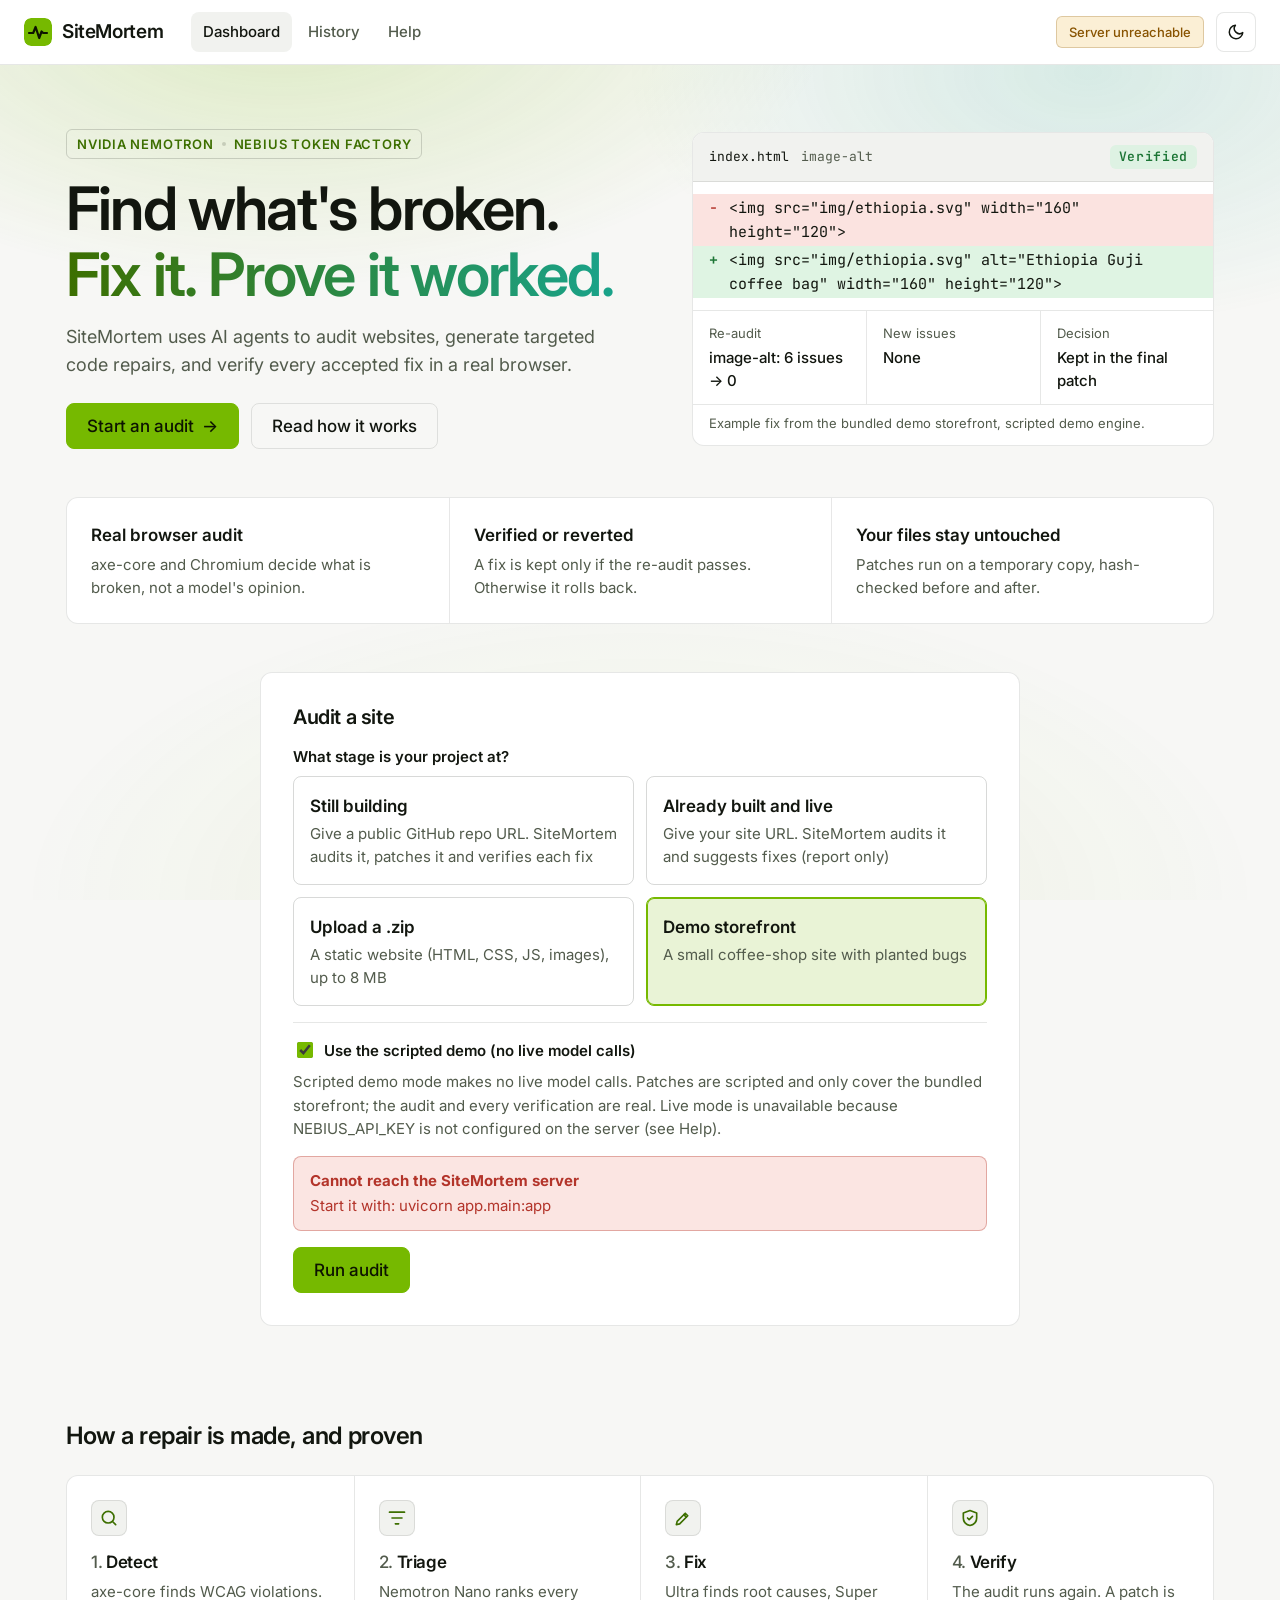
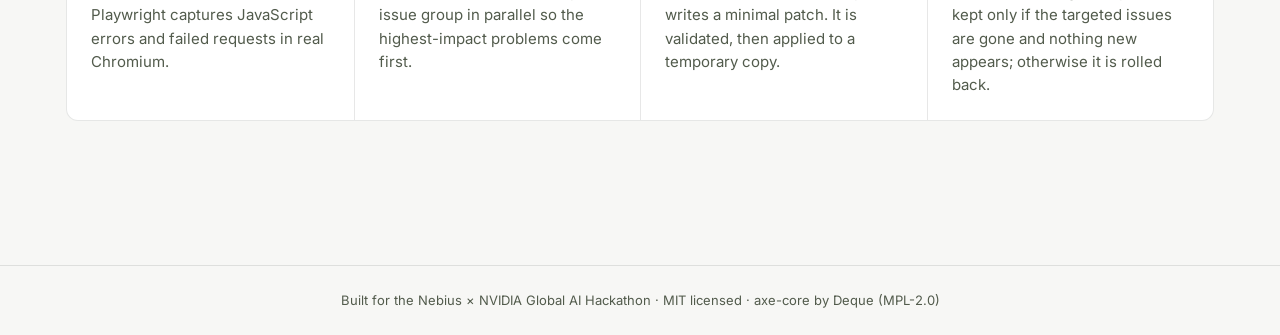
==== commit 033ad7fd: "Add GitHub repo and live-site audits, cookie-based history, mobile and theme fixes" ====
--- a/static/index.html
+++ b/static/index.html
@@ -8,7 +8,7 @@
   <link rel="preconnect" href="https://fonts.googleapis.com" />
   <link href="https://fonts.googleapis.com/css2?family=Inter:wght@400;500;600;700;800&family=JetBrains+Mono:wght@400;500&display=swap" rel="stylesheet" />
   <link rel="icon" href="data:image/svg+xml,%3Csvg xmlns='http://www.w3.org/2000/svg' viewBox='0 0 28 28'%3E%3Crect width='28' height='28' rx='7' fill='%2376b900'/%3E%3Cpath d='M5 15h4.2l2.4-6 3.6 11 2.4-6.5 1.6 1.5H23' fill='none' stroke='%230d1400' stroke-width='2.2' stroke-linecap='round' stroke-linejoin='round'/%3E%3C/svg%3E" />
-  <link rel="stylesheet" href="/static/styles.css?v=finish7" />
+  <link rel="stylesheet" href="/static/styles.css?v=dual2" />
 </head>
 <body>
   <a class="skip" href="#main">Skip to content</a>
@@ -22,8 +22,9 @@
     </nav>
     <div class="right">
       <span class="pill" id="modePill">Checking…</span>
-      <button class="icon-btn" id="theme" type="button" aria-label="Switch to dark theme" data-tip="Switch to dark theme">
-        <svg width="18" height="18" viewBox="0 0 24 24" fill="none" stroke="currentColor" stroke-width="2" stroke-linecap="round" aria-hidden="true"><circle cx="12" cy="12" r="4"/><path d="M12 2v2M12 20v2M4.9 4.9l1.4 1.4M17.7 17.7l1.4 1.4M2 12h2M20 12h2M4.9 19.1l1.4-1.4M17.7 6.3l1.4-1.4"/></svg>
+      <button class="icon-btn" id="theme" type="button" aria-label="Switch to light theme" data-tip="Switch to light theme">
+        <svg class="i-sun" width="18" height="18" viewBox="0 0 24 24" fill="none" stroke="currentColor" stroke-width="2" stroke-linecap="round" aria-hidden="true"><circle cx="12" cy="12" r="4"/><path d="M12 2v2M12 20v2M4.9 4.9l1.4 1.4M17.7 17.7l1.4 1.4M2 12h2M20 12h2M4.9 19.1l1.4-1.4M17.7 6.3l1.4-1.4"/></svg>
+        <svg class="i-moon" width="18" height="18" viewBox="0 0 24 24" fill="none" stroke="currentColor" stroke-width="2" stroke-linecap="round" stroke-linejoin="round" aria-hidden="true"><path d="M21 12.8A9 9 0 1 1 11.2 3a7 7 0 0 0 9.8 9.8z"/></svg>
       </button>
     </div>
   </header>
@@ -63,10 +64,24 @@
         <h2 id="launchTitle" class="h3">Audit a site</h2>
 
         <fieldset class="seg">
-          <legend>What should SiteMortem audit?</legend>
-          <label class="opt on"><input type="radio" name="mode" value="demo" checked /><span class="opt-t">Demo storefront</span><small>A small coffee-shop site with planted accessibility and runtime bugs</small></label>
-          <label class="opt"><input type="radio" name="mode" value="upload" /><span class="opt-t">Upload your own site</span><small>A .zip of a static website (HTML, CSS, JS, images), up to 8 MB</small></label>
+          <legend>What stage is your project at?</legend>
+          <label class="opt"><input type="radio" name="mode" value="repo" /><span class="opt-t">Still building</span><small>Give a public GitHub repo URL. SiteMortem audits it, patches it and verifies each fix</small></label>
+          <label class="opt"><input type="radio" name="mode" value="url" /><span class="opt-t">Already built and live</span><small>Give your site URL. SiteMortem audits it and suggests fixes (report only)</small></label>
+          <label class="opt"><input type="radio" name="mode" value="upload" /><span class="opt-t">Upload a .zip</span><small>A static website (HTML, CSS, JS, images), up to 8 MB</small></label>
+          <label class="opt on"><input type="radio" name="mode" value="demo" checked /><span class="opt-t">Demo storefront</span><small>A small coffee-shop site with planted bugs</small></label>
         </fieldset>
+
+        <div id="repoBox" hidden>
+          <label for="repoUrl" class="lbl">Public GitHub repository URL</label>
+          <input type="url" id="repoUrl" class="txt" inputmode="url" autocomplete="off" spellcheck="false" placeholder="https://github.com/owner/repo" aria-describedby="repoHint" />
+          <p id="repoHint" class="fine">Public repositories only, up to 25 MB. SiteMortem downloads a copy, so your repo is never modified. If the site lives in a folder such as public/ or docs/, it is found automatically.</p>
+        </div>
+
+        <div id="urlBox" hidden>
+          <label for="siteUrl" class="lbl">Website address</label>
+          <input type="url" id="siteUrl" class="txt" inputmode="url" autocomplete="off" spellcheck="false" placeholder="https://your-site.com" aria-describedby="urlHint" />
+          <p id="urlHint" class="fine">Public websites only. SiteMortem loads up to 6 linked pages in a real browser and reports accessibility and JavaScript problems with suggested fixes. It does not change your site. Third-party hosts (CDNs, analytics) are blocked during the audit.</p>
+        </div>
 
         <div id="uploadBox" hidden>
           <input type="file" id="zip" accept=".zip,application/zip" class="sr-only" aria-label="Site archive (.zip)" aria-describedby="zipStatus" />
@@ -185,7 +200,7 @@
     <!-- ============================================================ HISTORY -->
     <section id="view-history" hidden aria-labelledby="histTitle">
       <h1 id="histTitle" class="h2">Audit history</h1>
-      <p class="sub left">Saved only in this browser. Nothing is sent to a server.</p>
+      <p class="sub left">Saved under an anonymous cookie in this browser. No account, no login. Only run summaries are kept.</p>
       <div id="historyBody"></div>
     </section>
 
@@ -193,9 +208,6 @@
     <section id="view-help" hidden aria-labelledby="helpTitle">
       <h1 id="helpTitle" class="h2">Help</h1>
       <div class="help">
-        <section class="card pad"><h2 class="h3">Demo vs live</h2>
-          <p><b>Scripted demo</b> makes no model calls. Patches are scripted and only cover the bundled storefront; the audit and every verification are real, and the UI labels it as scripted.</p>
-          <p><b>Live</b> calls NVIDIA Nemotron through Nebius Token Factory. It needs <code>NEBIUS_API_KEY</code> in <code>.env</code>. Live never falls back to scripted fixes: if something is misconfigured the run stops and says why. Tavily guidance is optional and reported as skipped if not configured.</p></section>
         <section class="card pad"><h2 class="h3">Reading patch statuses</h2>
           <dl>
             <dt><span class="stat proposed">PROPOSED</span></dt><dd>A patch passed validation and was applied to a temporary copy. It has not been checked yet.</dd>
@@ -204,14 +216,6 @@
             <dt><span class="stat rolled">ROLLED BACK</span></dt><dd>The patch applied but the re-audit failed it, so it was reverted. It is not part of the final patch.</dd>
             <dt><span class="stat rejected">REJECTED</span></dt><dd>No usable patch: the model output was invalid, matched nothing, or tried something not allowed. Nothing was applied.</dd>
           </dl></section>
-        <section class="card pad"><h2 class="h3">Troubleshooting</h2>
-          <ul>
-            <li><b>"Live mode needs NEBIUS_API_KEY"</b>: add the key to <code>.env</code> and restart the server.</li>
-            <li><b>Model not found / configuration problem</b>: run <code>python scripts/list_models.py</code> and pin the IDs in <code>.env</code>.</li>
-            <li><b>Invalid ZIP</b>: use a plain .zip of static files (HTML, CSS, JS, images, fonts). Executables, scripts, symlinks and absolute paths are rejected.</li>
-            <li><b>Connection lost</b>: the page resumes the run automatically from the last event it saw; if that fails, start a new audit.</li>
-            <li><b>Chromium missing</b>: run <code>playwright install chromium</code>.</li>
-          </ul></section>
         <section class="card pad"><h2 class="h3">Limits, stated plainly</h2>
           <ul><li>Automated testing covers only part of WCAG. A clean result is not a compliance certificate.</li>
           <li>Generated alt text, labels and colours need human review before merging.</li>
--- a/static/styles.css
+++ b/static/styles.css
@@ -1,7 +1,7 @@
 /* ---------- design tokens ---------- */
 :root {
   --sp-1: 4px; --sp-2: 8px; --sp-3: 12px; --sp-4: 16px; --sp-5: 24px; --sp-6: 32px; --sp-7: 48px;
-  --fs-xs: 12px; --fs-sm: 14px; --fs-md: 16px; --fs-lg: 18px; --fs-xl: 24px;
+  --fs-xs: 13px; --fs-sm: 15px; --fs-md: 17px; --fs-lg: 19px; --fs-xl: 26px;
   --r-sm: 8px; --r-md: 12px; --r-lg: 16px;
   --font: Inter, system-ui, -apple-system, "Segoe UI", sans-serif;
   --mono: "JetBrains Mono", ui-monospace, "SFMono-Regular", Consolas, monospace;
@@ -241,7 +241,7 @@
   .nav { padding: var(--sp-2) var(--sp-3); gap: var(--sp-2); }
   .links { order: 3; width: 100%; margin: 0; }
   .links a { flex: 1; text-align: center; }
-  .pill { font-size: 12px; padding: 4px 8px; }
+  .pill { font-size: 13px; padding: 4px 8px; }
   .hero { margin-top: var(--sp-5); }
   .sub { font-size: var(--fs-md); }
   .seg, .sum-grid, .steps { grid-template-columns: 1fr; }
@@ -440,7 +440,7 @@
   .step:nth-child(3) { border-left: 0; } .step:nth-child(n+3) { border-top: 1px solid var(--line); }
 }
 @media (max-width: 640px) {
-  .pill { font-size: 12px; }
+  .pill { font-size: 13px; }
   .trust { grid-template-columns: 1fr; }
   .trust li + li { border-left: 0; border-top: 1px solid var(--line); }
   .steps { grid-template-columns: 1fr; }
@@ -489,3 +489,40 @@
 
 .tscroll { overflow-x: auto; }
 table.hist td { white-space: nowrap; }
+
+/* ---- URL inputs, mode choice, theme icon, suggestions, history, mobile ---- */
+#theme .i-moon { display: none; }
+:root[data-theme="light"] #theme .i-sun { display: none; }
+:root[data-theme="light"] #theme .i-moon { display: block; }
+.seg { grid-template-columns: repeat(2, minmax(0, 1fr)); }
+.lbl { display: block; font-weight: 600; font-size: var(--fs-sm); margin: var(--sp-4) 0 var(--sp-2); }
+.txt { width: 100%; box-sizing: border-box; font: inherit; font-size: var(--fs-md); color: var(--ink); background: var(--surface); border: 1px solid var(--line-strong); border-radius: var(--r-ui); padding: 12px 14px; min-height: 46px; }
+.txt:focus-visible { outline: 3px solid var(--focus); outline-offset: 2px; border-color: var(--accent); }
+.txt::placeholder { color: var(--muted); opacity: .8; }
+.tgt { display: block; color: var(--muted); font-size: var(--fs-xs); max-width: 260px; overflow: hidden; text-overflow: ellipsis; white-space: nowrap; }
+.sugg { list-style: none; margin: var(--sp-3) 0 0; padding: 0; display: grid; gap: 0; }
+.sugg li { padding: var(--sp-3) 0; border-top: 1px solid var(--line); }
+.sugg li:first-child { border-top: 0; }
+.sugg p { margin: var(--sp-2) 0; }
+.sg-h { display: flex; flex-wrap: wrap; gap: var(--sp-2); align-items: center; }
+.sg-ex { display: block; overflow-x: auto; white-space: pre; margin: var(--sp-2) 0; max-width: 100%; }
+.sugg a { font-size: var(--fs-sm); }
+body { overflow-wrap: anywhere; }
+pre, code { overflow-wrap: normal; }
+@media (max-width: 640px) {
+  .seg { grid-template-columns: 1fr; }
+  .nav { flex-wrap: wrap; }
+  .pill { max-width: 56vw; overflow: hidden; text-overflow: ellipsis; }
+  .btn, .txt, select, input[type="search"] { min-height: 46px; }
+  .actions { flex-direction: column; align-items: stretch; }
+  .actions .btn { width: 100%; justify-content: center; }
+  .hero h1, h1 { font-size: clamp(32px, 9vw, 44px); }
+  main { padding-left: var(--sp-3); padding-right: var(--sp-3); }
+  .tgt { max-width: 150px; }
+}
+
+/* report-only runs: five equal metric cards */
+.metrics.ro { grid-template-columns: repeat(5, minmax(0, 1fr)); }
+.metrics.ro .metric { grid-column: auto !important; }
+@media (max-width: 960px) { .metrics.ro { grid-template-columns: repeat(2, minmax(0, 1fr)); } }
+@media (max-width: 380px) { .metrics.ro { grid-template-columns: 1fr; } }
